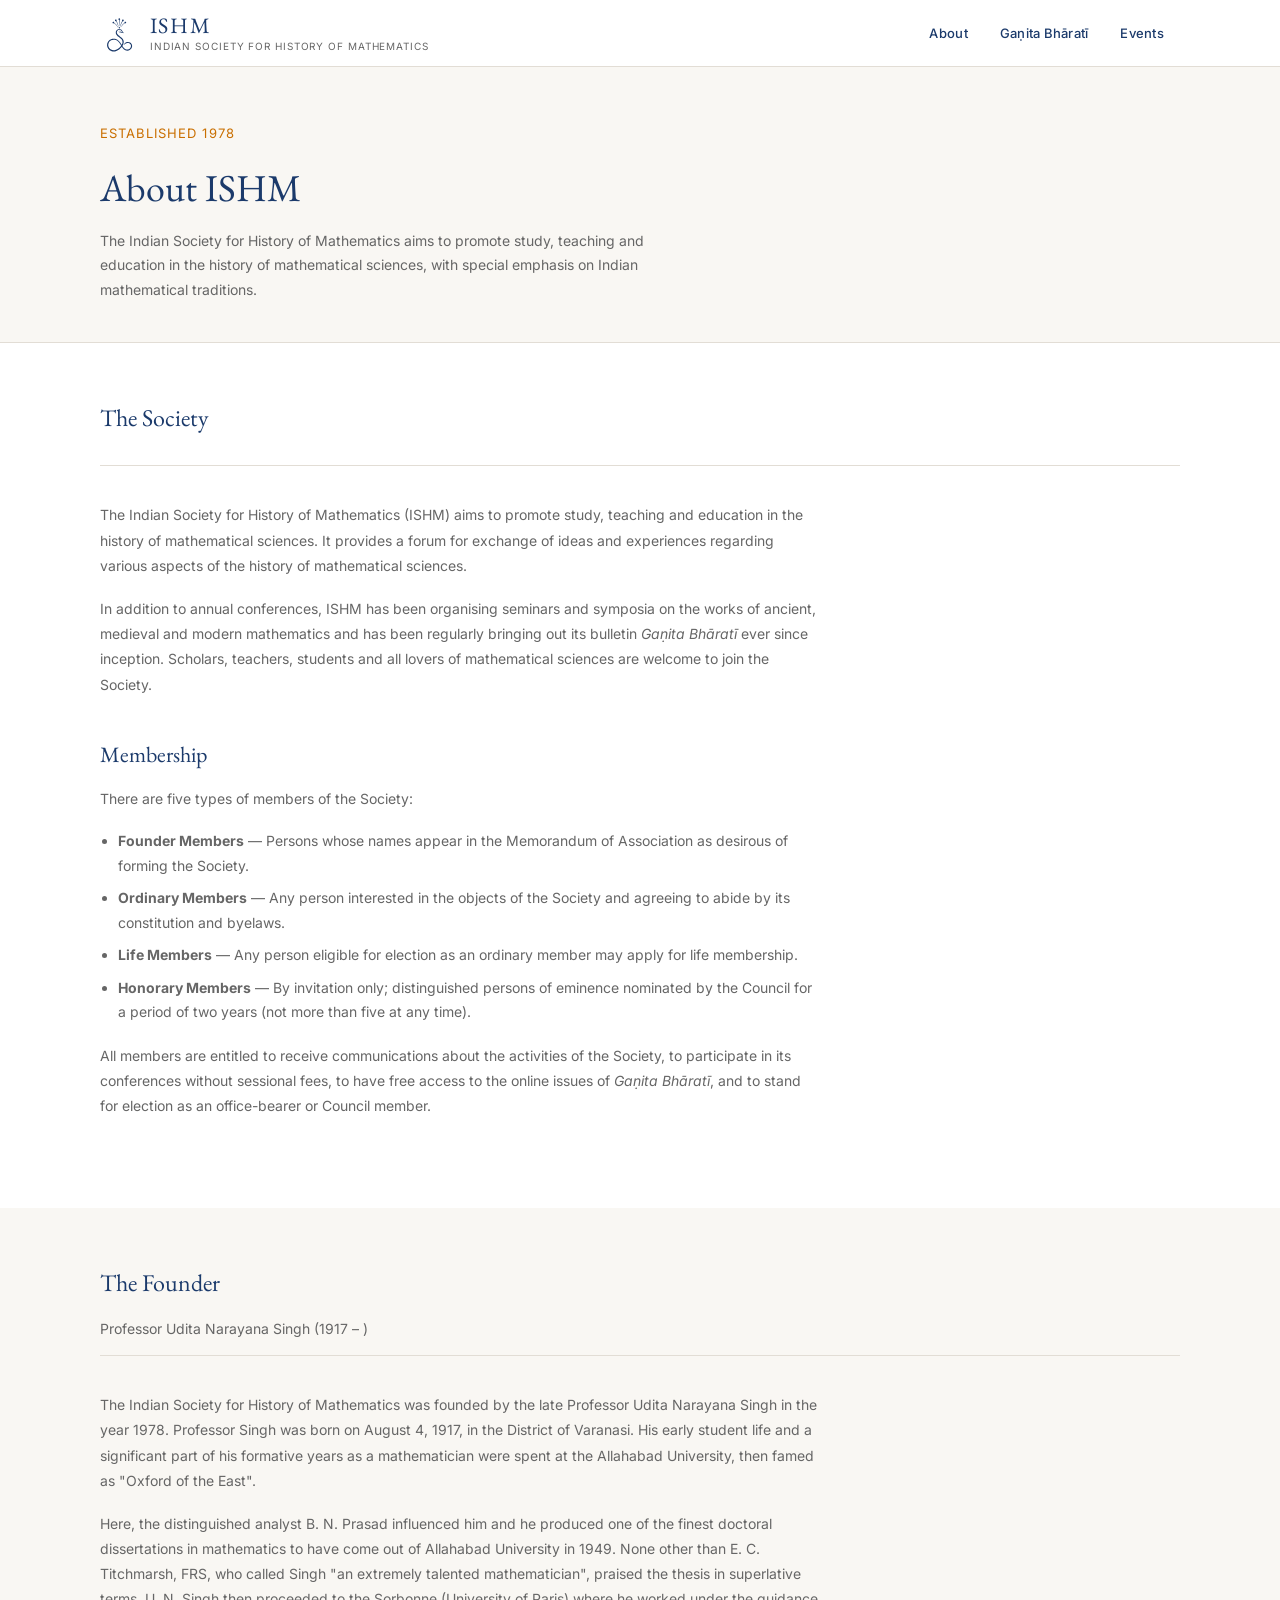
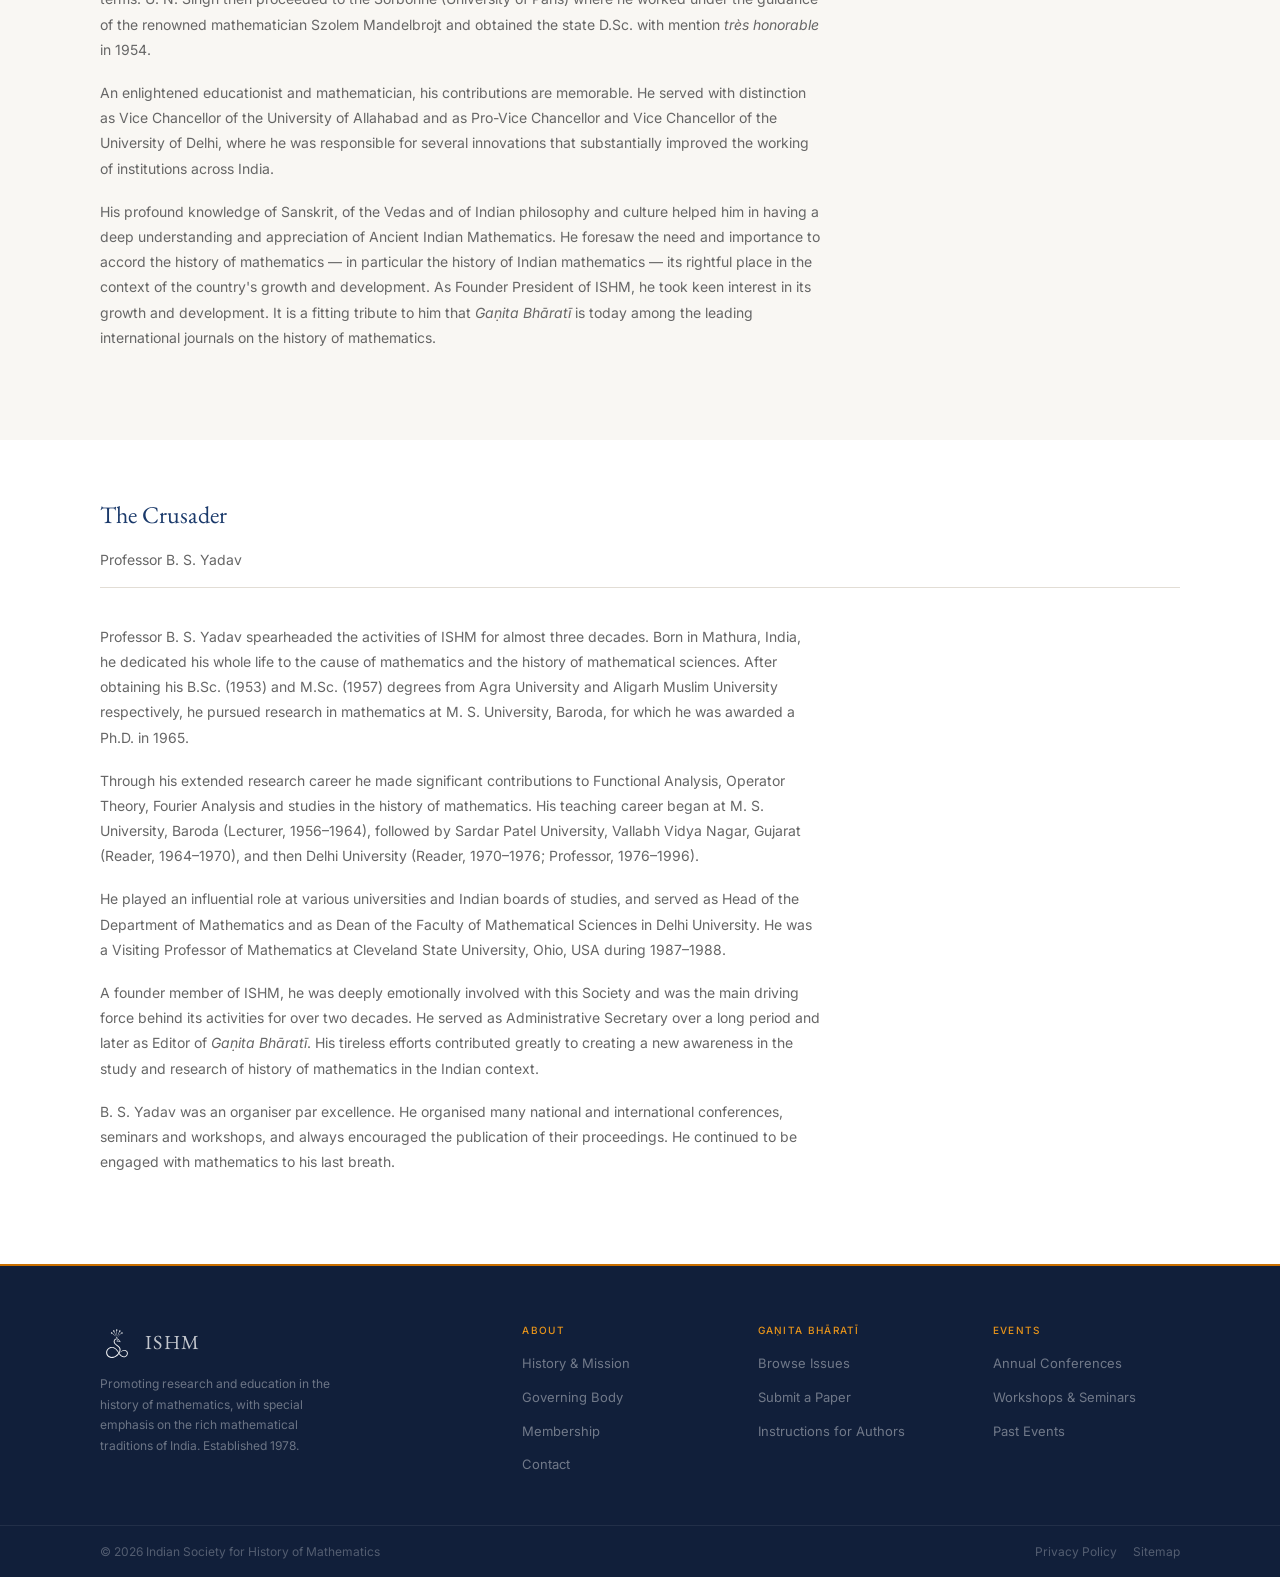
==== about.html @ 80092d12 "update" ====
<!DOCTYPE html>
<html lang="en">
<head>
  <meta charset="UTF-8">
  <meta name="viewport" content="width=device-width, initial-scale=1.0">
  <title>About – ISHM</title>
  <link rel="preconnect" href="https://fonts.googleapis.com">
  <link rel="preconnect" href="https://fonts.gstatic.com" crossorigin>
  <link href="https://fonts.googleapis.com/css2?family=EB+Garamond:ital,wght@0,400;0,500;0,600;1,400;1,500&family=Inter:wght@300;400;500&display=swap" rel="stylesheet">
  <link rel="stylesheet" href="assets/css/main.css">
</head>
<body>

<div class="layout-mount layout-mount--header"></div>

<main>

  <!-- ── Page hero ── -->
  <div class="page-hero">
    <div class="container">
      <div class="page-hero-sub">Established 1978</div>
      <h1>About ISHM</h1>
      <p>The Indian Society for History of Mathematics aims to promote study, teaching and education in the history of mathematical sciences, with special emphasis on Indian mathematical traditions.</p>
    </div>
  </div>

  <!-- ── About the Society ── -->
  <section class="page-section">
    <div class="container">
      <div class="page-section-head">
        <h2>The Society</h2>
      </div>

      <div class="prose">
        <p>The Indian Society for History of Mathematics (ISHM) aims to promote study, teaching and education in the history of mathematical sciences. It provides a forum for exchange of ideas and experiences regarding various aspects of the history of mathematical sciences.</p>
        <p>In addition to annual conferences, ISHM has been organising seminars and symposia on the works of ancient, medieval and modern mathematics and has been regularly bringing out its bulletin <em>Gaṇita Bhāratī</em> ever since inception. Scholars, teachers, students and all lovers of mathematical sciences are welcome to join the Society.</p>

        <h2>Membership</h2>
        <p>There are five types of members of the Society:</p>
        <ul>
          <li><strong>Founder Members</strong> — Persons whose names appear in the Memorandum of Association as desirous of forming the Society.</li>
          <li><strong>Ordinary Members</strong> — Any person interested in the objects of the Society and agreeing to abide by its constitution and byelaws.</li>
          <li><strong>Life Members</strong> — Any person eligible for election as an ordinary member may apply for life membership.</li>
          <li><strong>Honorary Members</strong> — By invitation only; distinguished persons of eminence nominated by the Council for a period of two years (not more than five at any time).</li>
        </ul>
        <p>All members are entitled to receive communications about the activities of the Society, to participate in its conferences without sessional fees, to have free access to the online issues of <em>Gaṇita Bhāratī</em>, and to stand for election as an office-bearer or Council member.</p>
      </div>
    </div>
  </section>

  <!-- ── The Founder ── -->
  <section class="page-section" style="background: var(--cream);">
    <div class="container">
      <div class="page-section-head">
        <h2>The Founder</h2>
        <p>Professor Udita Narayana Singh (1917 – )</p>
      </div>

      <div class="prose">
        <p>The Indian Society for History of Mathematics was founded by the late Professor Udita Narayana Singh in the year 1978. Professor Singh was born on August 4, 1917, in the District of Varanasi. His early student life and a significant part of his formative years as a mathematician were spent at the Allahabad University, then famed as "Oxford of the East".</p>
        <p>Here, the distinguished analyst B. N. Prasad influenced him and he produced one of the finest doctoral dissertations in mathematics to have come out of Allahabad University in 1949. None other than E. C. Titchmarsh, FRS, who called Singh "an extremely talented mathematician", praised the thesis in superlative terms. U. N. Singh then proceeded to the Sorbonne (University of Paris) where he worked under the guidance of the renowned mathematician Szolem Mandelbrojt and obtained the state D.Sc. with mention <em>très honorable</em> in 1954.</p>
        <p>An enlightened educationist and mathematician, his contributions are memorable. He served with distinction as Vice Chancellor of the University of Allahabad and as Pro-Vice Chancellor and Vice Chancellor of the University of Delhi, where he was responsible for several innovations that substantially improved the working of institutions across India.</p>
        <p>His profound knowledge of Sanskrit, of the Vedas and of Indian philosophy and culture helped him in having a deep understanding and appreciation of Ancient Indian Mathematics. He foresaw the need and importance to accord the history of mathematics — in particular the history of Indian mathematics — its rightful place in the context of the country's growth and development. As Founder President of ISHM, he took keen interest in its growth and development. It is a fitting tribute to him that <em>Gaṇita Bhāratī</em> is today among the leading international journals on the history of mathematics.</p>
      </div>
    </div>
  </section>

  <!-- ── The Crusader ── -->
  <section class="page-section">
    <div class="container">
      <div class="page-section-head">
        <h2>The Crusader</h2>
        <p>Professor B. S. Yadav</p>
      </div>

      <div class="prose">
        <p>Professor B. S. Yadav spearheaded the activities of ISHM for almost three decades. Born in Mathura, India, he dedicated his whole life to the cause of mathematics and the history of mathematical sciences. After obtaining his B.Sc. (1953) and M.Sc. (1957) degrees from Agra University and Aligarh Muslim University respectively, he pursued research in mathematics at M. S. University, Baroda, for which he was awarded a Ph.D. in 1965.</p>
        <p>Through his extended research career he made significant contributions to Functional Analysis, Operator Theory, Fourier Analysis and studies in the history of mathematics. His teaching career began at M. S. University, Baroda (Lecturer, 1956–1964), followed by Sardar Patel University, Vallabh Vidya Nagar, Gujarat (Reader, 1964–1970), and then Delhi University (Reader, 1970–1976; Professor, 1976–1996).</p>
        <p>He played an influential role at various universities and Indian boards of studies, and served as Head of the Department of Mathematics and as Dean of the Faculty of Mathematical Sciences in Delhi University. He was a Visiting Professor of Mathematics at Cleveland State University, Ohio, USA during 1987–1988.</p>
        <p>A founder member of ISHM, he was deeply emotionally involved with this Society and was the main driving force behind its activities for over two decades. He served as Administrative Secretary over a long period and later as Editor of <em>Gaṇita Bhāratī</em>. His tireless efforts contributed greatly to creating a new awareness in the study and research of history of mathematics in the Indian context.</p>
        <p>B. S. Yadav was an organiser par excellence. He organised many national and international conferences, seminars and workshops, and always encouraged the publication of their proceedings. He continued to be engaged with mathematics to his last breath.</p>
      </div>
    </div>
  </section>

</main>

<div class="layout-mount layout-mount--footer"></div>

<script src="assets/js/layout.js"></script>
<script src="assets/js/nav-mobile.js"></script>
</body>
</html>
---- assets/css/main.css ----
/* Entry bundle — order matters (tokens first, responsive last). Plain CSS @import is fine here (no preprocessor). */
@import url("tokens.css");
@import url("base.css");
@import url("header.css");
@import url("footer.css");
@import url("pages.css");
@import url("home.css");
@import url("responsive.css");
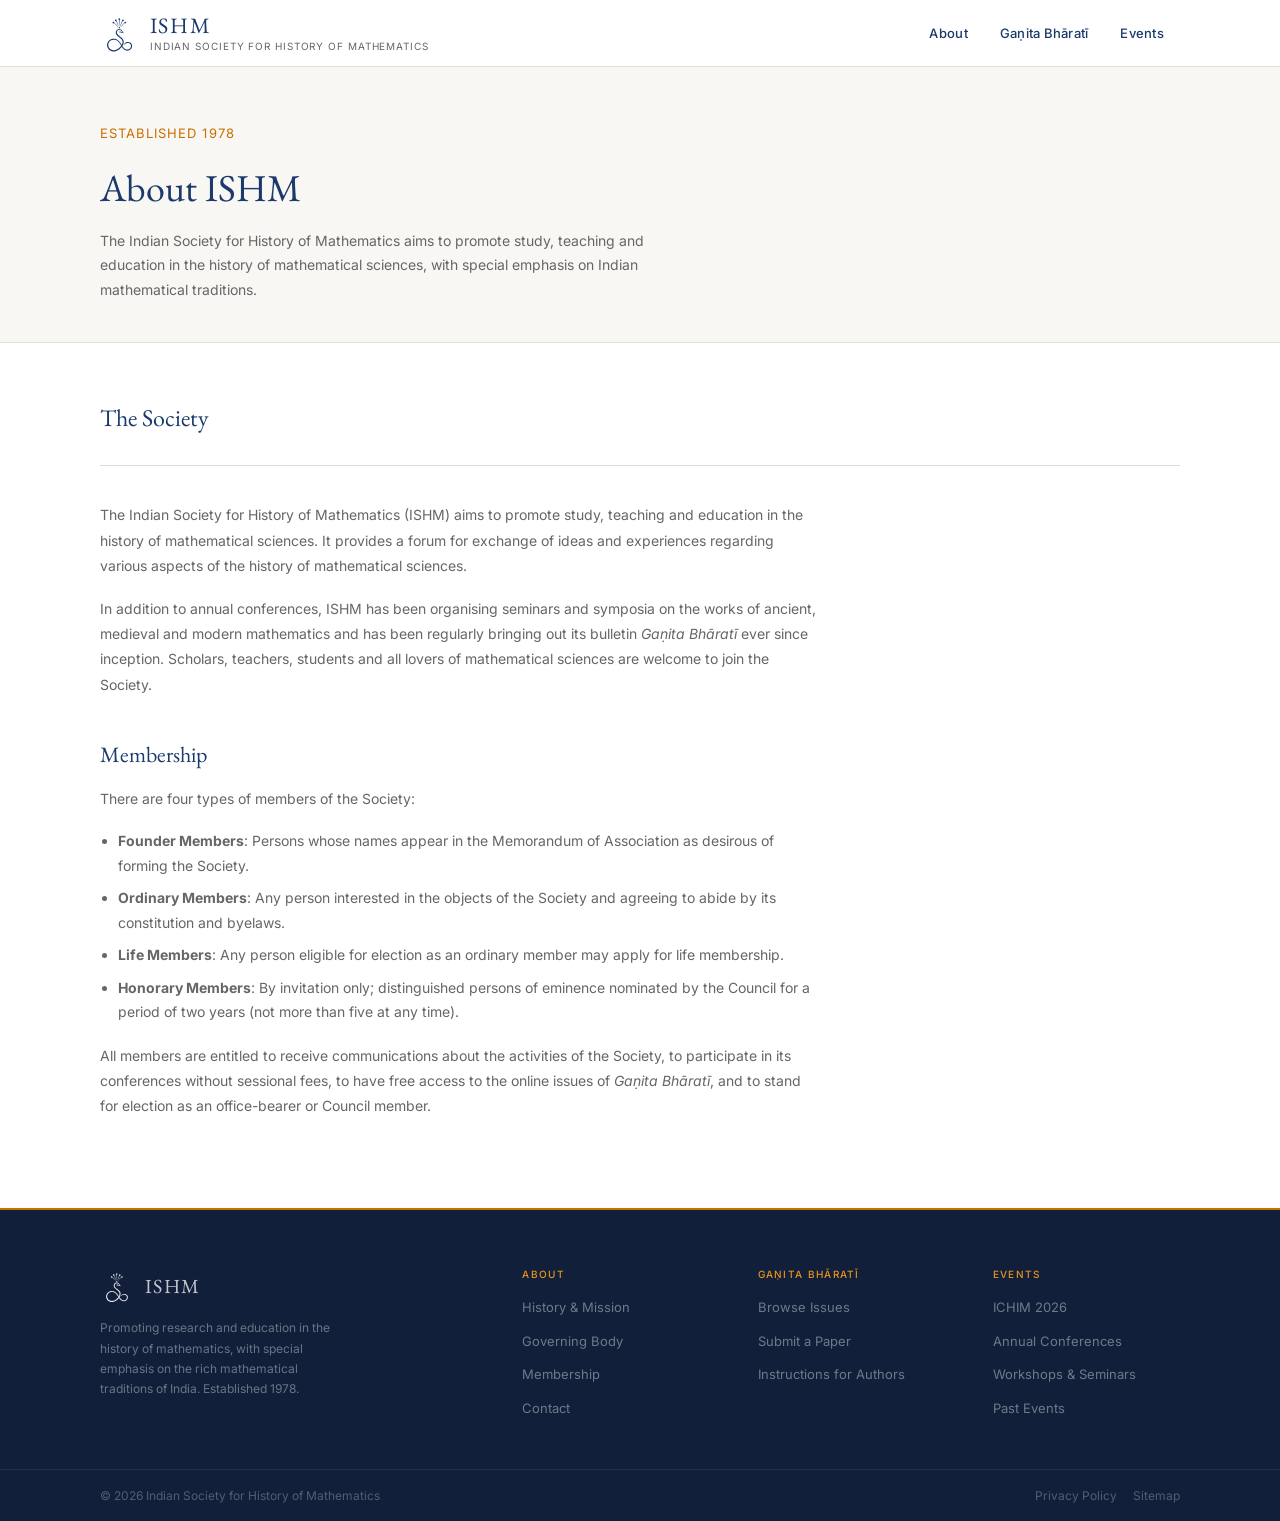
==== commit 749ed306: "Add ICHIM 2026 conference + Gaṇita Bhāratī archive; prune unverified content - New ichim-2026.html: " ====
--- a/about.html
+++ b/about.html
@@ -36,49 +36,14 @@
         <p>In addition to annual conferences, ISHM has been organising seminars and symposia on the works of ancient, medieval and modern mathematics and has been regularly bringing out its bulletin <em>Gaṇita Bhāratī</em> ever since inception. Scholars, teachers, students and all lovers of mathematical sciences are welcome to join the Society.</p>
 
         <h2>Membership</h2>
-        <p>There are five types of members of the Society:</p>
+        <p>There are four types of members of the Society:</p>
         <ul>
-          <li><strong>Founder Members</strong> — Persons whose names appear in the Memorandum of Association as desirous of forming the Society.</li>
-          <li><strong>Ordinary Members</strong> — Any person interested in the objects of the Society and agreeing to abide by its constitution and byelaws.</li>
-          <li><strong>Life Members</strong> — Any person eligible for election as an ordinary member may apply for life membership.</li>
-          <li><strong>Honorary Members</strong> — By invitation only; distinguished persons of eminence nominated by the Council for a period of two years (not more than five at any time).</li>
+          <li><strong>Founder Members</strong>: Persons whose names appear in the Memorandum of Association as desirous of forming the Society.</li>
+          <li><strong>Ordinary Members</strong>: Any person interested in the objects of the Society and agreeing to abide by its constitution and byelaws.</li>
+          <li><strong>Life Members</strong>: Any person eligible for election as an ordinary member may apply for life membership.</li>
+          <li><strong>Honorary Members</strong>: By invitation only; distinguished persons of eminence nominated by the Council for a period of two years (not more than five at any time).</li>
         </ul>
         <p>All members are entitled to receive communications about the activities of the Society, to participate in its conferences without sessional fees, to have free access to the online issues of <em>Gaṇita Bhāratī</em>, and to stand for election as an office-bearer or Council member.</p>
-      </div>
-    </div>
-  </section>
-
-  <!-- ── The Founder ── -->
-  <section class="page-section" style="background: var(--cream);">
-    <div class="container">
-      <div class="page-section-head">
-        <h2>The Founder</h2>
-        <p>Professor Udita Narayana Singh (1917 – )</p>
-      </div>
-
-      <div class="prose">
-        <p>The Indian Society for History of Mathematics was founded by the late Professor Udita Narayana Singh in the year 1978. Professor Singh was born on August 4, 1917, in the District of Varanasi. His early student life and a significant part of his formative years as a mathematician were spent at the Allahabad University, then famed as "Oxford of the East".</p>
-        <p>Here, the distinguished analyst B. N. Prasad influenced him and he produced one of the finest doctoral dissertations in mathematics to have come out of Allahabad University in 1949. None other than E. C. Titchmarsh, FRS, who called Singh "an extremely talented mathematician", praised the thesis in superlative terms. U. N. Singh then proceeded to the Sorbonne (University of Paris) where he worked under the guidance of the renowned mathematician Szolem Mandelbrojt and obtained the state D.Sc. with mention <em>très honorable</em> in 1954.</p>
-        <p>An enlightened educationist and mathematician, his contributions are memorable. He served with distinction as Vice Chancellor of the University of Allahabad and as Pro-Vice Chancellor and Vice Chancellor of the University of Delhi, where he was responsible for several innovations that substantially improved the working of institutions across India.</p>
-        <p>His profound knowledge of Sanskrit, of the Vedas and of Indian philosophy and culture helped him in having a deep understanding and appreciation of Ancient Indian Mathematics. He foresaw the need and importance to accord the history of mathematics — in particular the history of Indian mathematics — its rightful place in the context of the country's growth and development. As Founder President of ISHM, he took keen interest in its growth and development. It is a fitting tribute to him that <em>Gaṇita Bhāratī</em> is today among the leading international journals on the history of mathematics.</p>
-      </div>
-    </div>
-  </section>
-
-  <!-- ── The Crusader ── -->
-  <section class="page-section">
-    <div class="container">
-      <div class="page-section-head">
-        <h2>The Crusader</h2>
-        <p>Professor B. S. Yadav</p>
-      </div>
-
-      <div class="prose">
-        <p>Professor B. S. Yadav spearheaded the activities of ISHM for almost three decades. Born in Mathura, India, he dedicated his whole life to the cause of mathematics and the history of mathematical sciences. After obtaining his B.Sc. (1953) and M.Sc. (1957) degrees from Agra University and Aligarh Muslim University respectively, he pursued research in mathematics at M. S. University, Baroda, for which he was awarded a Ph.D. in 1965.</p>
-        <p>Through his extended research career he made significant contributions to Functional Analysis, Operator Theory, Fourier Analysis and studies in the history of mathematics. His teaching career began at M. S. University, Baroda (Lecturer, 1956–1964), followed by Sardar Patel University, Vallabh Vidya Nagar, Gujarat (Reader, 1964–1970), and then Delhi University (Reader, 1970–1976; Professor, 1976–1996).</p>
-        <p>He played an influential role at various universities and Indian boards of studies, and served as Head of the Department of Mathematics and as Dean of the Faculty of Mathematical Sciences in Delhi University. He was a Visiting Professor of Mathematics at Cleveland State University, Ohio, USA during 1987–1988.</p>
-        <p>A founder member of ISHM, he was deeply emotionally involved with this Society and was the main driving force behind its activities for over two decades. He served as Administrative Secretary over a long period and later as Editor of <em>Gaṇita Bhāratī</em>. His tireless efforts contributed greatly to creating a new awareness in the study and research of history of mathematics in the Indian context.</p>
-        <p>B. S. Yadav was an organiser par excellence. He organised many national and international conferences, seminars and workshops, and always encouraged the publication of their proceedings. He continued to be engaged with mathematics to his last breath.</p>
       </div>
     </div>
   </section>
--- a/assets/css/main.css
+++ b/assets/css/main.css
@@ -1,4 +1,4 @@
-/* Entry bundle — order matters (tokens first, responsive last). Plain CSS @import is fine here (no preprocessor). */
+/* Entry bundle - order matters (tokens first, responsive last). Plain CSS @import is fine here (no preprocessor). */
 @import url("tokens.css");
 @import url("base.css");
 @import url("header.css");
